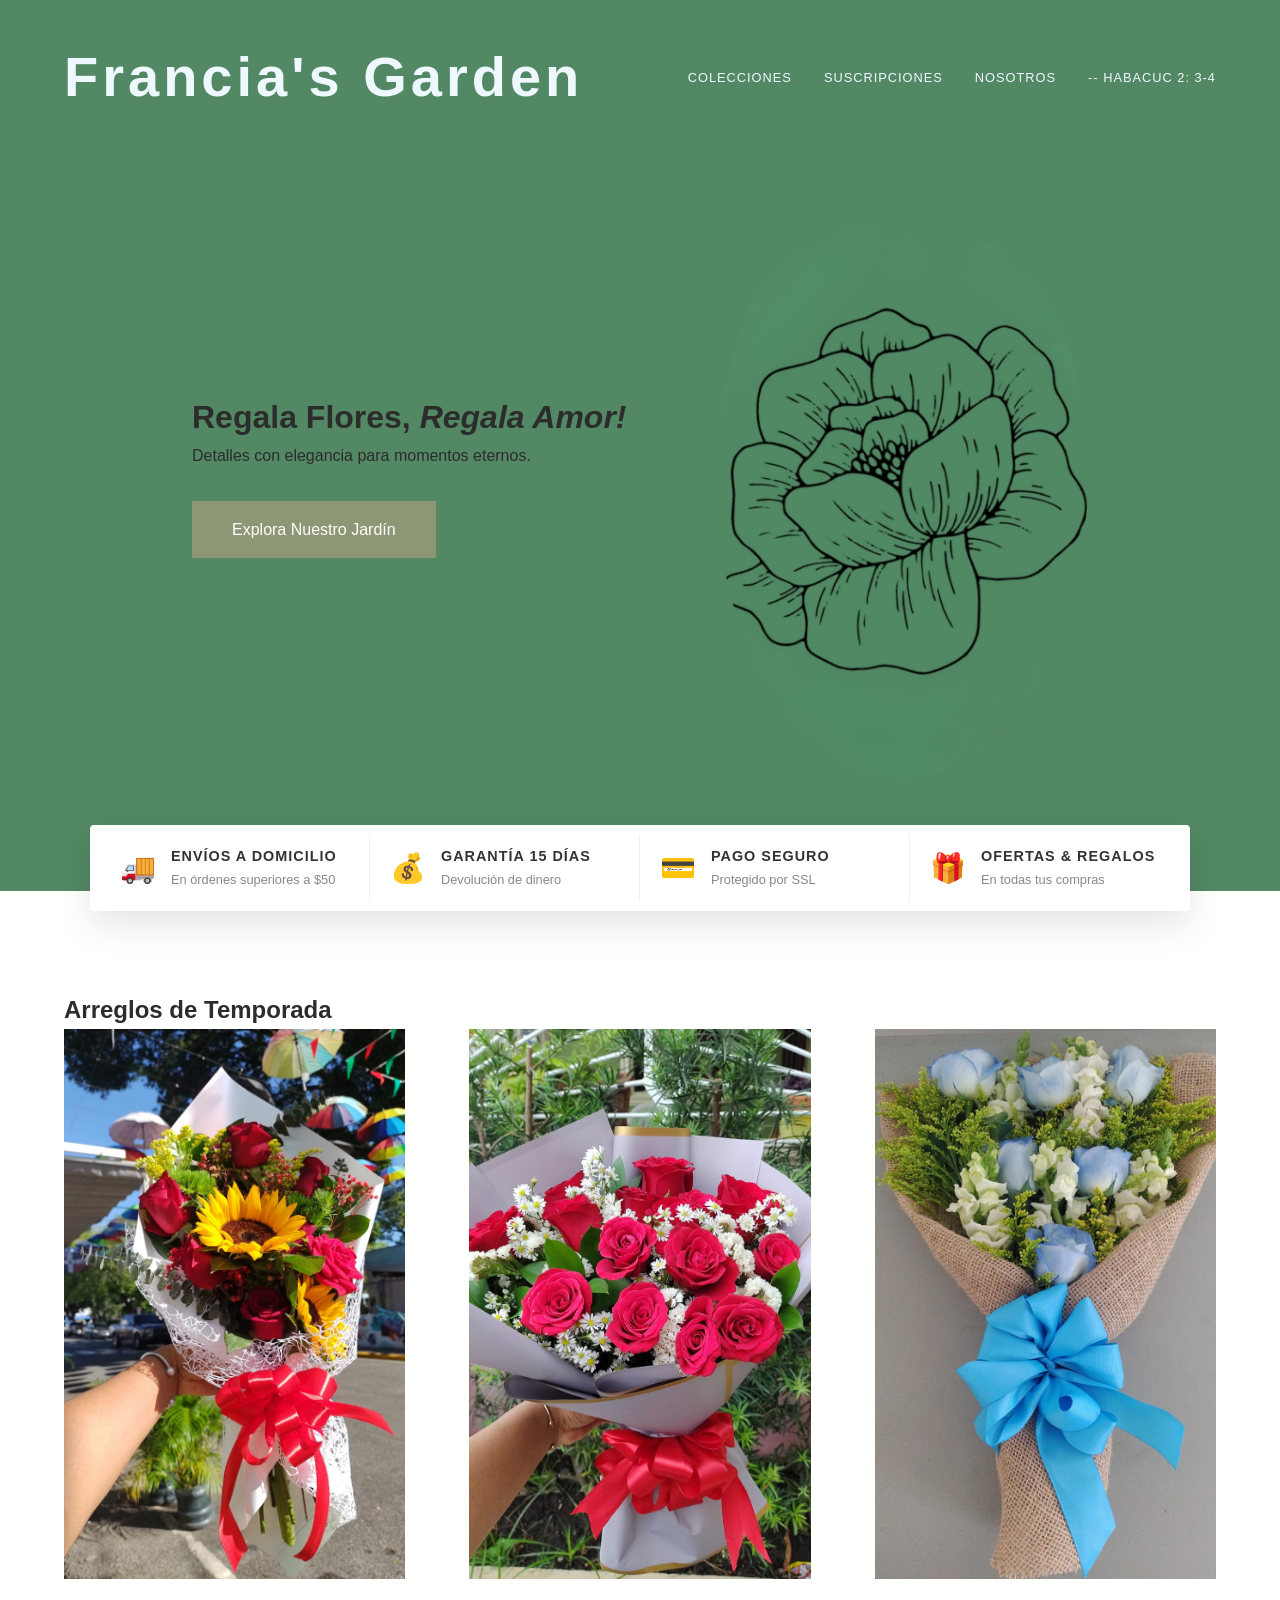
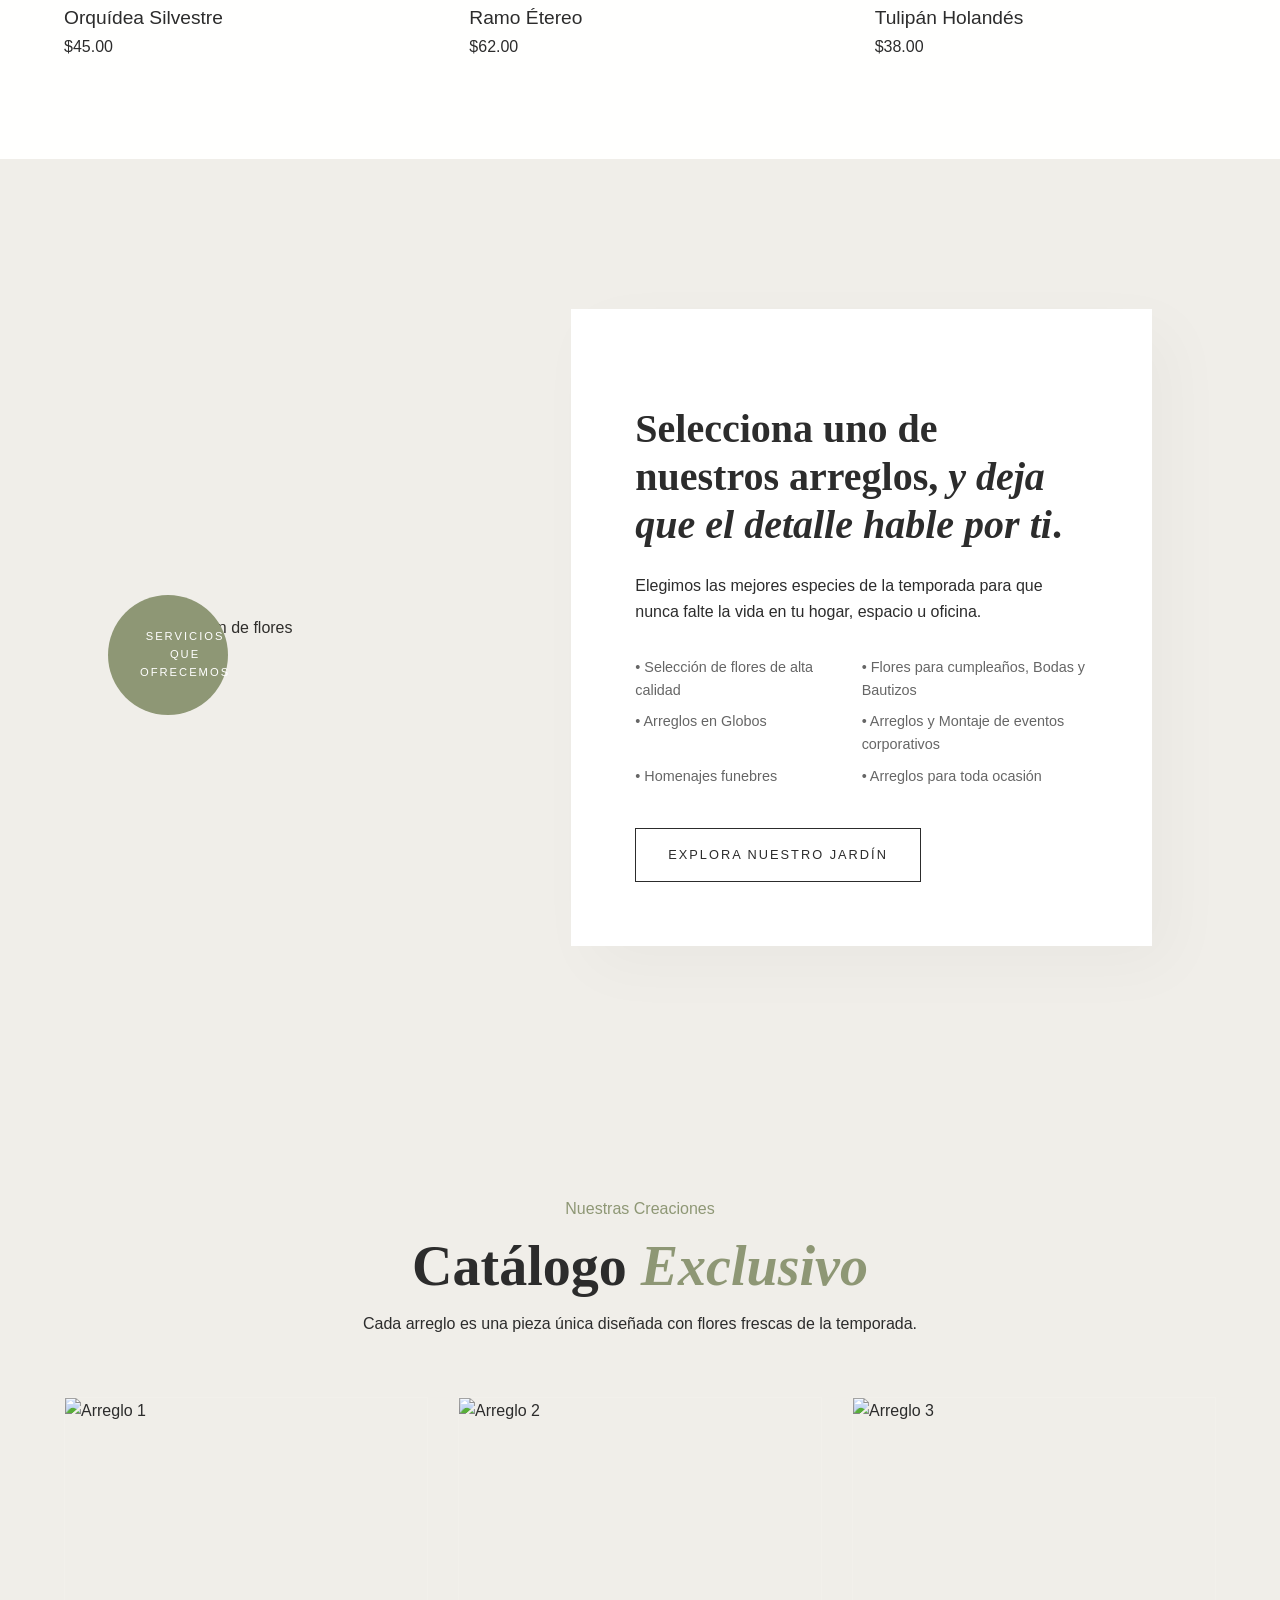
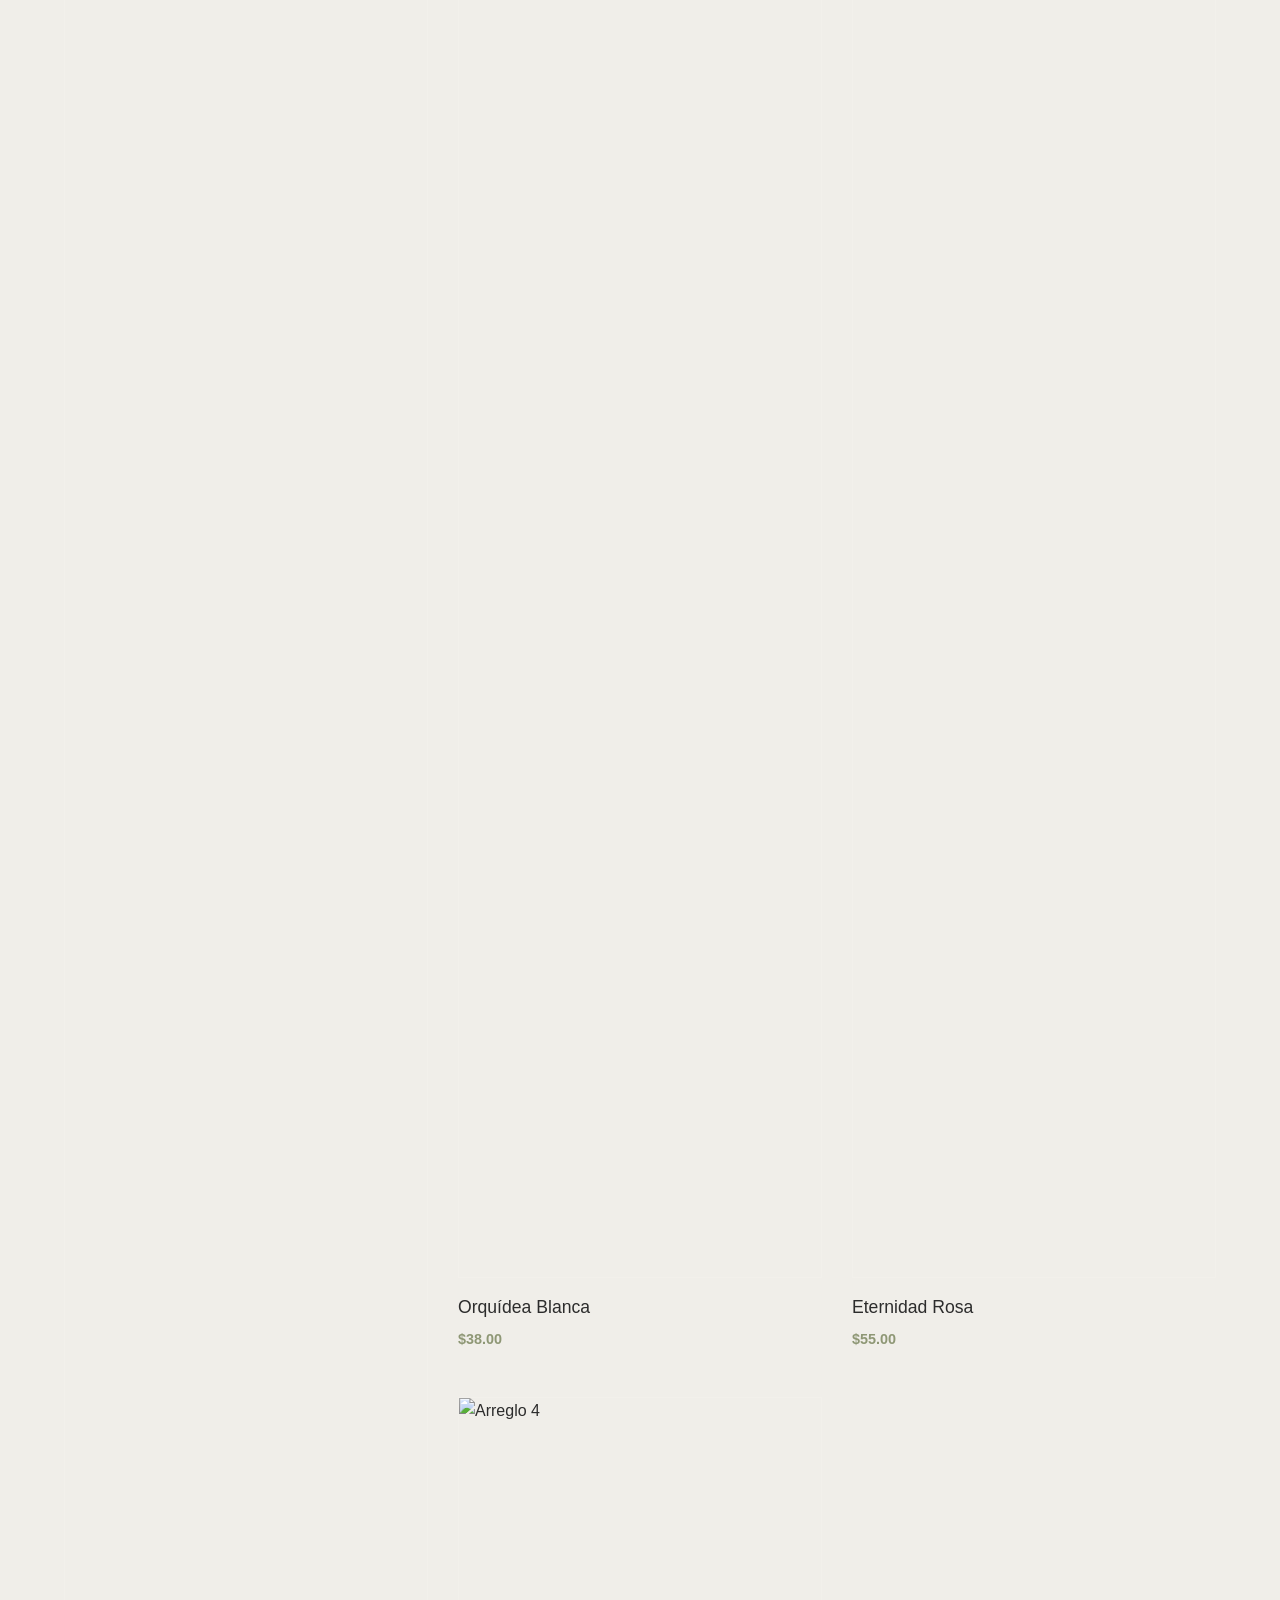
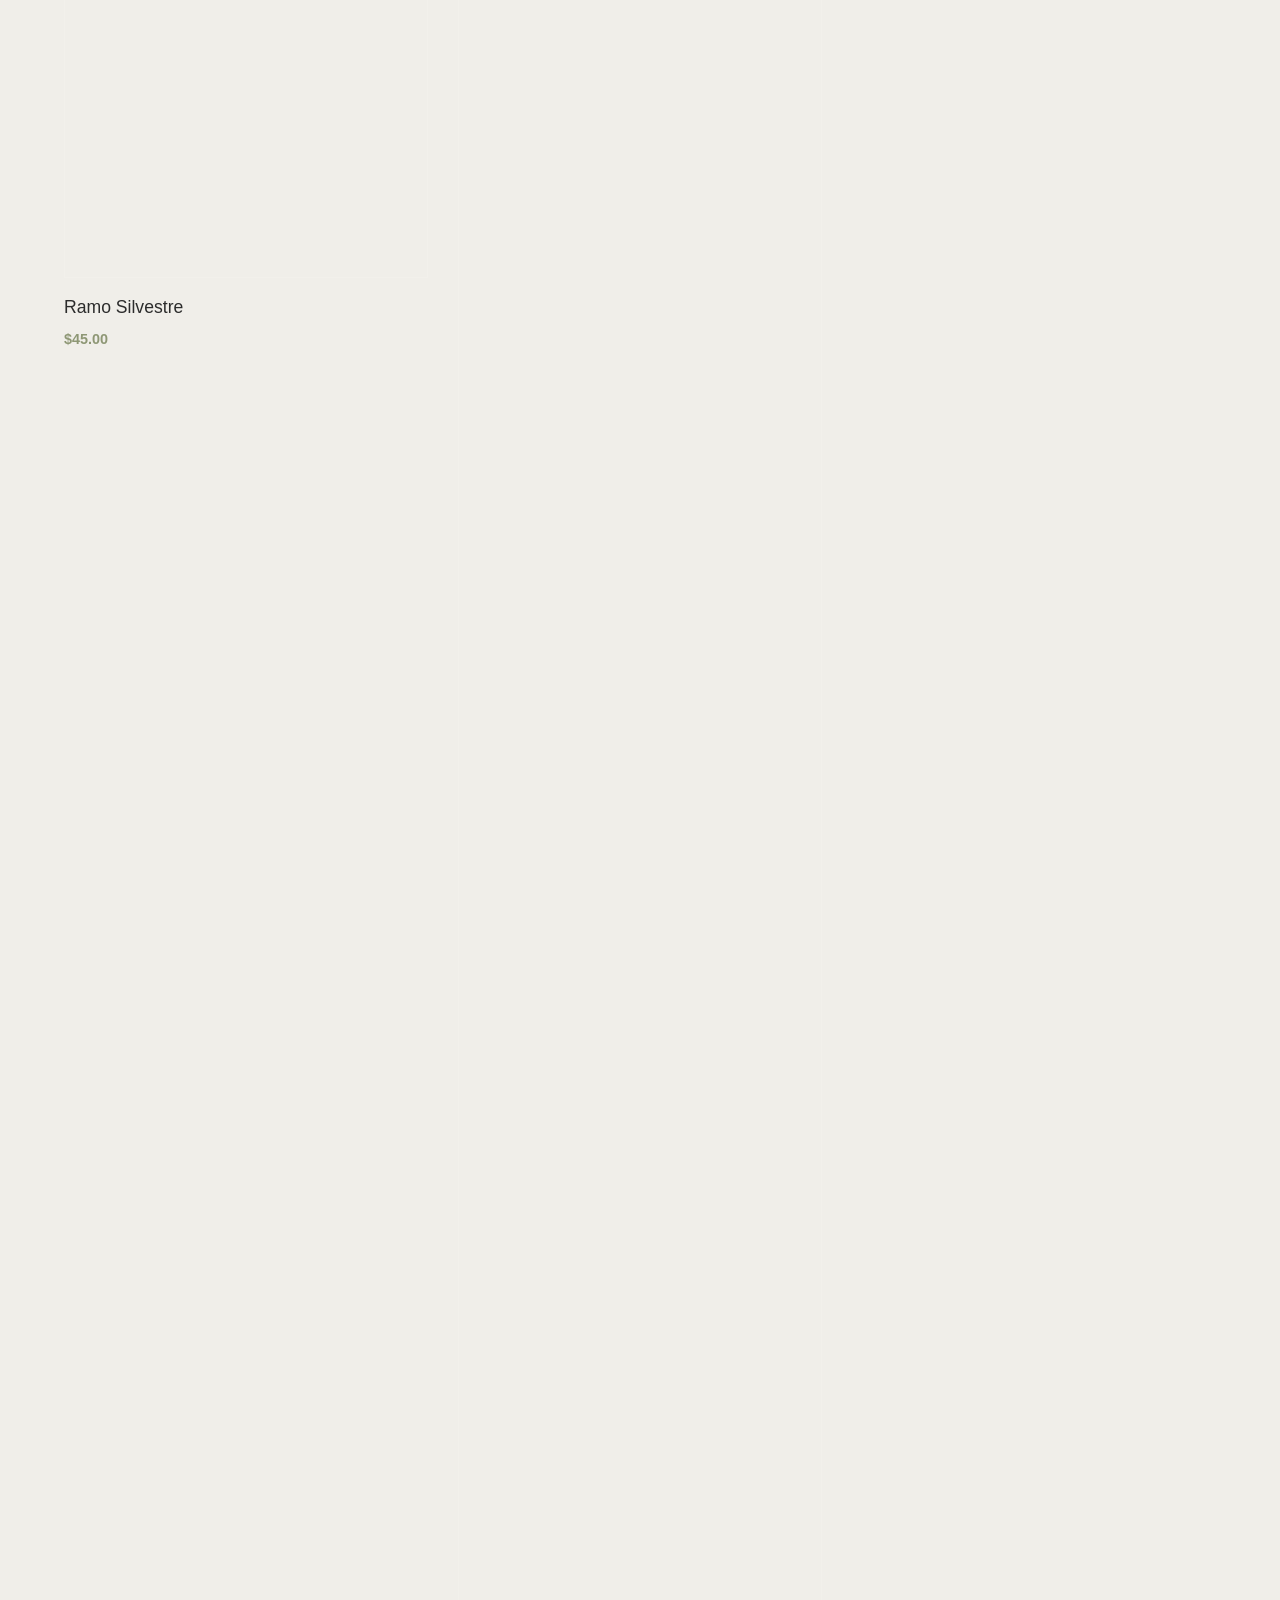
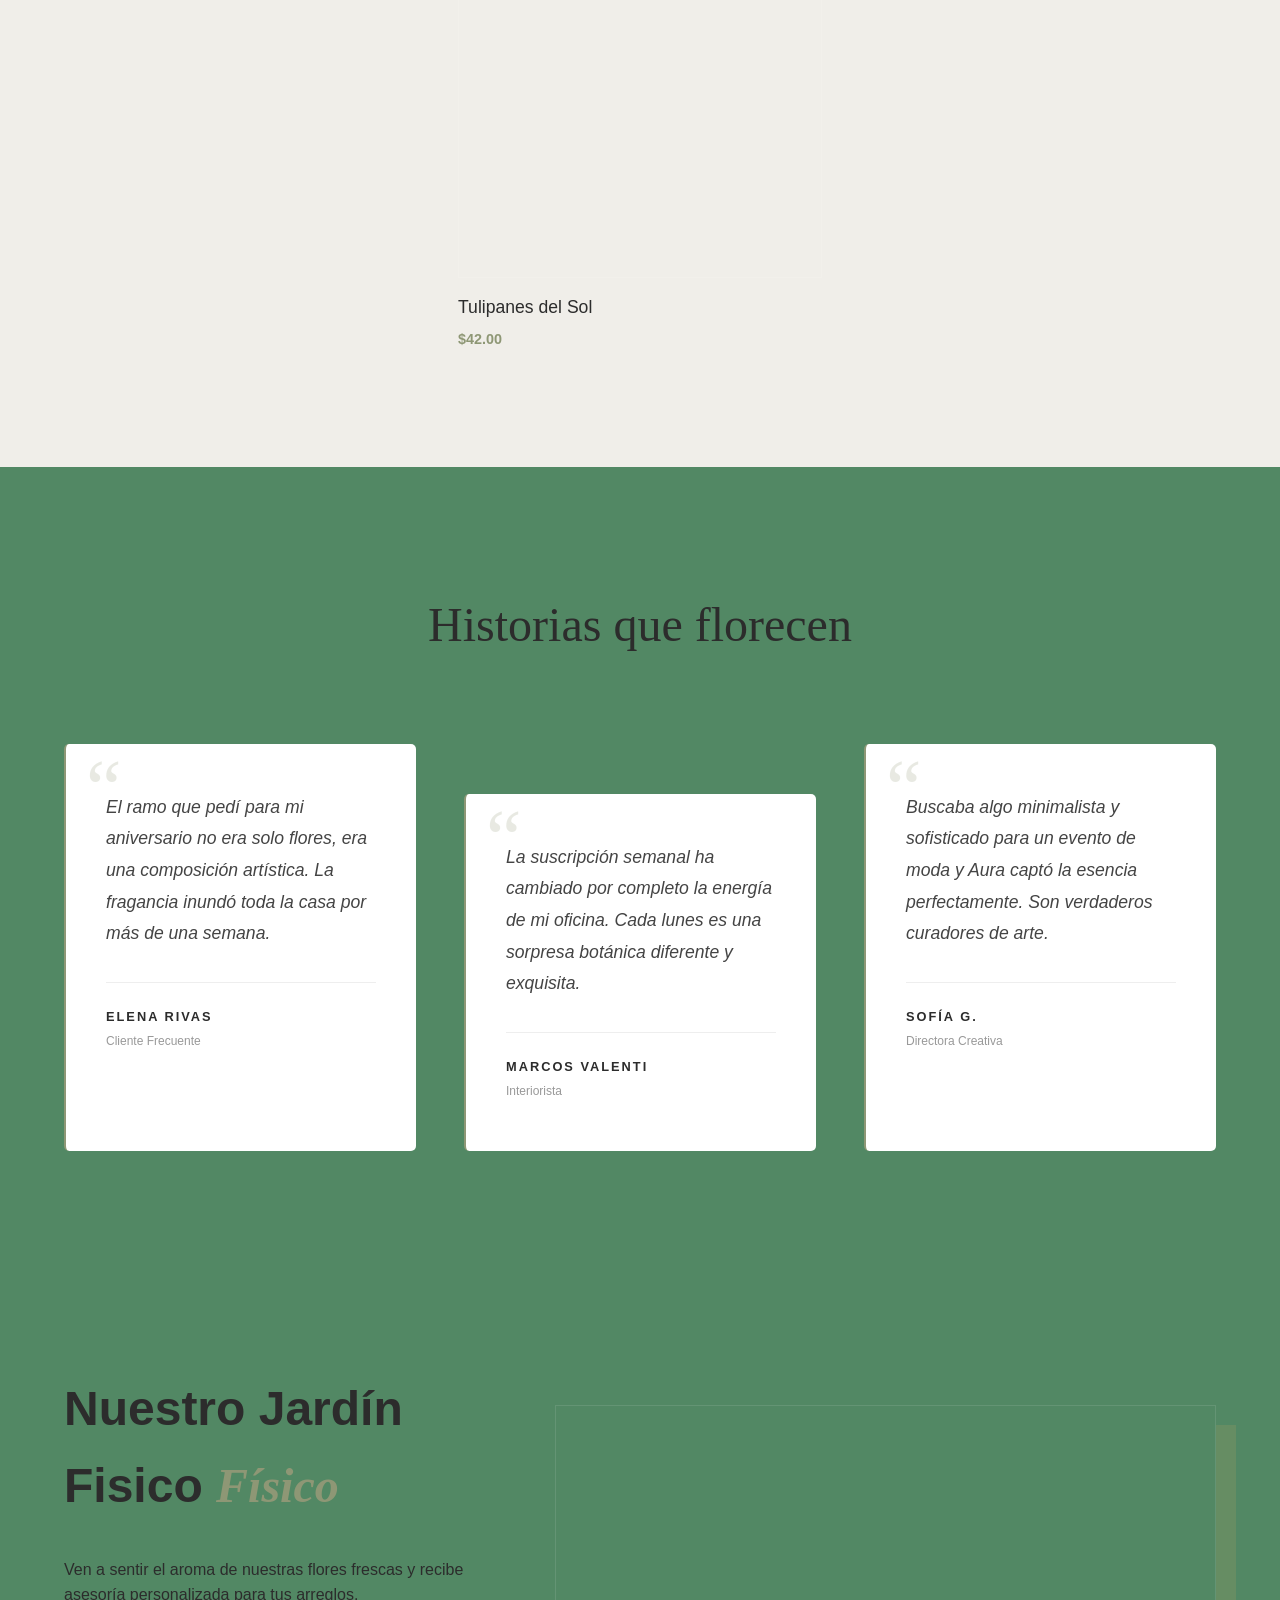
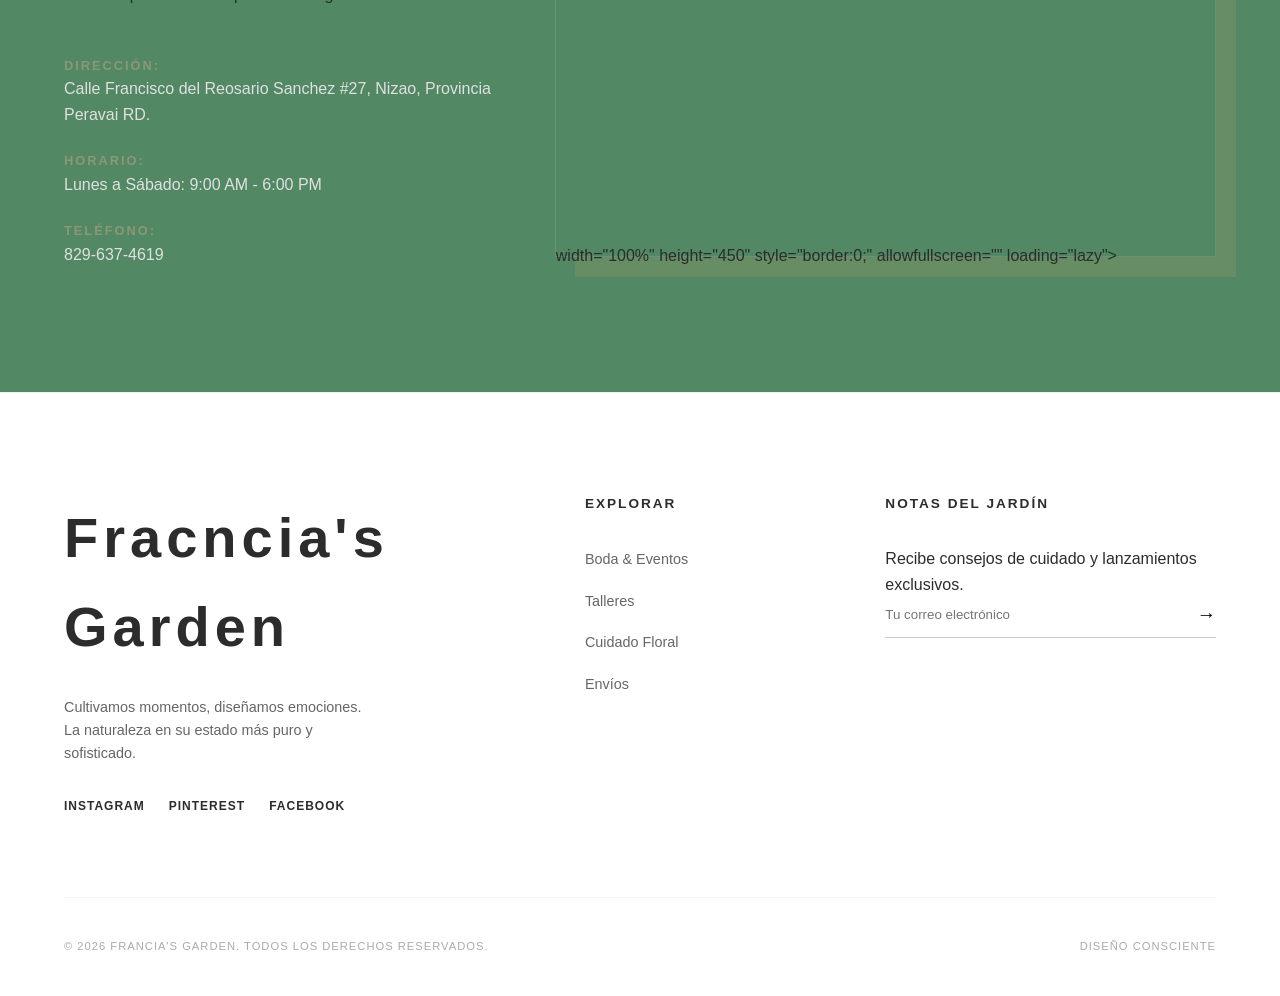
==== index.html @ 4731df77 "first commit" ====
<!DOCTYPE html>
<html lang="es">
<head>
    <meta charset="UTF-8">
    <meta name="viewport" content="width=device-width, initial-scale=1.0">
    <title>Fracia's Garden | Floristería Boutique</title>
    <link rel="stylesheet" href="style(3).css">
</head>
<body>

    <nav class="navbar">
        <div class="logo">Francia's Garden</div>
        <ul class="nav-links">
            <li><a href="#">Colecciones</a></li>
            <li><a href="#">Suscripciones</a></li>
            <li><a href="#">Nosotros</a></li>
            <li><a href="#">-- Habacuc 2: 3-4 </a></li>
        </ul>
    </nav>

    <header class="hero">
        <div class="hero-content">
            <!-- <span class="subtitle">Curaduría Floral</span> -->
            <h1>Regala Flores, <em>Regala Amor!</em></h1>
            <p>Detalles con elegancia para momentos eternos.</p>
            <a href="#" class="btn-primary">Explora Nuestro Jardín</a>
        </div>
        <div class="hero-image">
            <!-- <img src="https://images.unsplash.com/photo-1526047932273-341f2a7631f9?auto=format&fit=crop&w=800&q=80" alt="Arreglo floral minimalista"> -->
                <img src="LogoFlor.jpeg" alt="Arreglo Floral">
        </div>
    </header>
  
  
    <section class="features-bar">
    <div class="feature-item">
        <div class="icon">🚚</div>
        <div class="feature-text">
            <h4>Envíos a Domicilio</h4>
            <p>En órdenes superiores a $50</p>
        </div>
    </div>
    <div class="feature-item">
        <div class="icon">💰</div>
        <div class="feature-text">
            <h4>Garantía 15 días</h4>
            <p>Devolución de dinero</p>
        </div>
    </div>
    <div class="feature-item">
        <div class="icon">💳</div>
        <div class="feature-text">
            <h4>Pago Seguro</h4>
            <p>Protegido por SSL</p>
        </div>
    </div>
    <div class="feature-item">
        <div class="icon">🎁</div>
        <div class="feature-text">
            <h4>Ofertas & Regalos</h4>
            <p>En todas tus compras</p>
        </div>
    </div>
</section>
    <section class="featured">
        <div class="section-title">
            <h2>Arreglos de Temporada</h2>
        </div>
        <div class="grid-flowers">
            <div class="card">
                <img src="Flores_Temporadas/Arreglo1.jpeg" alt="Flores">
                <h3>Orquídea Silvestre</h3>
                <span>$45.00</span>
            </div>
            <div class="card tall">
                <img src="Flores_Temporadas/Arreglo2.jpeg"  alt="Flores">
                <h3>Ramo Étereo</h3>
                <span>$62.00</span>
            </div>
            <div class="card">
                <img src="Flores_Temporadas/Arreglo3.jpeg" alt="Flores">
                <h3>Tulipán Holandés</h3>
                <span>$38.00</span>
            </div>
        </div>
    </section>


    <section class="subscription">
    <div class="sub-container">
        <div class="sub-image">
            <img src="https://images.unsplash.com/photo-1457089328109-e5d9bd499191?auto=format&fit=crop&w=800&q=80" alt="Suscripción de flores">
            <div class="sub-badge">Servicios que Ofrecemos</div>
        </div>
        <div class="sub-text">
            <h2>Selecciona uno de nuestros arreglos, <em>y deja que el detalle hable por ti</em>.</h2>
            <p>Elegimos las mejores especies de la temporada para que nunca falte la vida en tu hogar, espacio u oficina.</p>
            <ul class="sub-features">
                <li>• Selección de flores de alta calidad</li>
                <li>• Flores para cumpleaños, Bodas y Bautizos</li>
                <li>• Arreglos en Globos</li>
                <li>• Arreglos y Montaje de eventos corporativos</li>
                <li>• Homenajes funebres</li>
                <li>• Arreglos para toda ocasión</li>
            </ul>
            <a href="#" class="btn-outline">Explora nuestro Jardín</a>
        </div>
    </div>
</section>


<section class="catalog reveal">
    <div class="catalog-header">
        <span class="subtitle" style="color: var(--accent);">Nuestras Creaciones</span>
        <h2>Catálogo <em>Exclusivo</em></h2>
        <p>Cada arreglo es una pieza única diseñada con flores frescas de la temporada.</p>
    </div>

    <div class="catalog-grid">
        <div class="catalog-item tall">
            <div class="product-img">
                <img src="https://images.unsplash.com/photo-1526047932273-341f2a7631f9?auto=format&fit=crop&w=600&q=80" alt="Arreglo 1">
                <div class="product-overlay">
                    <a href="#" class="view-btn">Ver Detalles</a>
                </div>
            </div>
            <div class="product-info">
                <h3>Ramo Silvestre</h3>
                <span class="price">$45.00</span>
            </div>
        </div>

        <div class="catalog-item">
            <div class="product-img">
                <img src="https://images.unsplash.com/photo-1561181286-d3fea73e413f?auto=format&fit=crop&w=600&q=80" alt="Arreglo 2">
                <div class="product-overlay">
                    <a href="#" class="view-btn">Ver Detalles</a>
                </div>
            </div>
            <div class="product-info">
                <h3>Orquídea Blanca</h3>
                <span class="price">$38.00</span>
            </div>
        </div>

        <div class="catalog-item">
            <div class="product-img">
                <img src="https://images.unsplash.com/photo-1582794543139-8ac9cb0f7b11?auto=format&fit=crop&w=600&q=80" alt="Arreglo 3">
                <div class="product-overlay">
                    <a href="#" class="view-btn">Ver Detalles</a>
                </div>
            </div>
            <div class="product-info">
                <h3>Eternidad Rosa</h3>
                <span class="price">$55.00</span>
            </div>
        </div>

        <div class="catalog-item tall">
            <div class="product-img">
                <img src="https://images.unsplash.com/photo-1490750967868-88aa4486c946?auto=format&fit=crop&w=600&q=80" alt="Arreglo 4">
                <div class="product-overlay">
                    <a href="#" class="view-btn">Ver Detalles</a>
                </div>
            </div>
            <div class="product-info">
                <h3>Tulipanes del Sol</h3>
                <span class="price">$42.00</span>
            </div>
        </div>
    </div>
</section>


<section class="testimonials">
    <div class="testi-header">
        <!-- <span class="subtitle">Experiencias</span> -->
        <h2>Historias que florecen</h2>
    </div>

    <div class="testi-grid">
        <div class="testi-item">
            <span class="quote-icon">“</span>
            <p class="quote-text">El ramo que pedí para mi aniversario no era solo flores, era una composición artística. La fragancia inundó toda la casa por más de una semana.</p>
            <div class="testi-author">
                <strong>Elena Rivas</strong>
                <span>Cliente Frecuente</span>
            </div>
        </div>

        <div class="testi-item">
            <span class="quote-icon">“</span>
            <p class="quote-text">La suscripción semanal ha cambiado por completo la energía de mi oficina. Cada lunes es una sorpresa botánica diferente y exquisita.</p>
            <div class="testi-author">
                <strong>Marcos Valenti</strong>
                <span>Interiorista</span>
            </div>
        </div>

        <div class="testi-item">
            <span class="quote-icon">“</span>
            <p class="quote-text">Buscaba algo minimalista y sofisticado para un evento de moda y Aura captó la esencia perfectamente. Son verdaderos curadores de arte.</p>
            <div class="testi-author">
                <strong>Sofía G.</strong>
                <span>Directora Creativa</span>
            </div>
        </div>
    </div>
</section>


<section class="location-section reveal">
    <div class="location-container">
        <div class="location-info">
           <!--   <span class="subtitle">Visítanos</span> -->
            <h2>Nuestro Jardín Fisico <em>Físico</em></h2>
            <p>Ven a sentir el aroma de nuestras flores frescas y recibe asesoría personalizada para tus arreglos.</p>
            
            <div class="contact-details">
                <div class="detail">
                    <strong>Dirección:</strong>
                    <p>Calle Francisco del Reosario Sanchez #27, Nizao, Provincia Peravai RD.</p>
                </div>
                <div class="detail">
                    <strong>Horario:</strong>
                    <p>Lunes a Sábado: 9:00 AM - 6:00 PM</p>
                </div>
                <div class="detail">
                    <strong>Teléfono:</strong>
                    <p>829-637-4619</p>
                </div>
            </div>
        </div>
        
        <div class="map-wrapper">
            <iframe src="https://www.google.com/maps/embed?pb=!1m18!1m12!1m3!1d280.9186414714296!2d-70.21189004284172!3d18.248308912083097!2m3!1f0!2f0!3f0!3m2!1i1024!2i768!4f13.1!3m3!1m2!1s0x8ea5452002e6afa9%3A0x92ebf8bdbaf53913!2sFrancia&#39;s%20Garden!5e1!3m2!1ses!2sdo!4v1773405350870!5m2!1ses!2sdo" width="600" height="450" style="border:0;" allowfullscreen="" loading="lazy" referrerpolicy="no-referrer-when-downgrade"></iframe>
                width="100%" height="450" style="border:0;" allowfullscreen="" loading="lazy"></iframe>
        </div>
    </div>
</section>

<footer class="footer">
    <div class="footer-top">
        <div class="footer-brand">
            <h2 class="logo">Fracncia's Garden</h2>
            <p>Cultivamos momentos, diseñamos emociones. La naturaleza en su estado más puro y sofisticado.</p>
            <div class="social-icons">
                <a href="#">Instagram</a>
                <a href="#">Pinterest</a>
                <a href="#">Facebook</a>
            </div>
        </div>

        <div class="footer-links">
            <h4>Explorar</h4>
            <ul>
                <li><a href="#">Boda & Eventos</a></li>
                <li><a href="#">Talleres</a></li>
                <li><a href="#">Cuidado Floral</a></li>
                <li><a href="#">Envíos</a></li>
            </ul>
        </div>

        <div class="footer-newsletter">
            <h4>Notas del Jardín</h4>
            <p>Recibe consejos de cuidado y lanzamientos exclusivos.</p>
            <form class="subscribe-form">
                <input type="email" placeholder="Tu correo electrónico">
                <button type="submit">→</button>
            </form>
        </div>
    </div>

    <div class="footer-bottom">
        <p>&copy; 2026 Francia's Garden. Todos los derechos reservados.</p>
        <p>Diseño Consciente</p>
    </div>
</footer>

<script>
    function reveal() {
        var reveals = document.querySelectorAll(".reveal");

        for (var i = 0; i < reveals.length; i++) {
            var windowHeight = window.innerHeight;
            var elementTop = reveals[i].getBoundingClientRect().top;
            var elementVisible = 150; // Cuántos píxeles debe asomar para activarse

            if (elementTop < windowHeight - elementVisible) {
                reveals[i].classList.add("active");
            }
        }
    }

    // Escuchar el evento de scroll
    window.addEventListener("scroll", reveal);

    // Ejecutar una vez al cargar por si hay elementos visibles desde el inicio
    reveal();
</script>

</body>
</html>
---- style(3).css ----
:root {
    /*--bg-color: #f9f7f2;*/
    --bg-color: #528864;  
    --text-color: #2c2c2c;
    --accent: #8e9775; /* Un verde oliva suave */
    --font-main: 'Playfair Display', serif;
    --font-secondary: 'Inter', sans-serif;
}

* {
    margin: 0;
    padding: 0;
    box-sizing: border-box;
}

body {
    background-color: var(--bg-color);
    color: var(--text-color);
    font-family: var(--font-secondary);
    line-height: 1.6;
}

/* Navegación Estética */
.navbar {
    display: flex;
    justify-content: space-between;
    padding: 2rem 5%;
    align-items: center;
    color: aliceblue;
}

.logo {
    font-size: 3.5rem;
    font-weight: bold;
    letter-spacing: 4px;
}

.nav-links {
    display: flex;
    list-style: none;
    gap: 2rem;
    
}

.nav-links a {
    text-decoration: none;
    color: var(--text-color);
    text-transform: uppercase;
    font-size: 0.8rem;
    letter-spacing: 1px;
    color: aliceblue;
}

/* Hero Section Asimétrico */
.hero {
    display: flex;
    align-items: center;
    padding: 2% 15%;
    min-height: 40vh;
    gap: 10%;
}

.hero-content {
    flex: 0;
}

.hero-content h1 {
    font-size: 2rem;
    line-height: 1.1;
    margin-bottom: 0.5rem;
    white-space: nowrap; /* Evita que el texto salte a la siguiente línea */
}

.hero-content em {
    font-style: italic;
    font-weight: 105000;
}

.hero-image {
    flex: 1;
    height: 600px;
    overflow: hidden;
   /*/ border-radius: 300px 300px 0 0; /* Forma de arco */
   border-radius: 50%
}

.hero-image img {
    width: 100%;
    height: 100%;
    object-fit: cover;
}

/* Botones */
.btn-primary {
    display: inline-block;
    padding: 1rem 2.5rem;
    background-color: var(--accent);
    color: white;
    text-decoration: none;
    margin-top: 2rem;
    transition: opacity 0.3s;
}

/* Grid Editorial */
.featured {
    padding: 100px 5%;
    background-color: #fffffe;
}

.grid-flowers {
    display: grid;
    grid-template-columns: repeat(auto-fit, minmax(250px, 1fr));
    gap: 4rem;
    align-items: end;
}

.card img {
    width: 100%;
    /*height: 400px;*/
    height: 550px;
    object-fit: cover;
    margin-bottom: 1rem;
    transition: transform 0.5s ease;
}

.card:hover img {
    transform: scale(1.02);
}

.card.tall img {
    height: 550px;
}

.card h3 {
    font-weight: normal;
    font-size: 1.2rem;
}

@media (max-width: 768px) {
    .hero {
        flex-direction: column;
        text-align: center;
    }
    .hero-content h1 {
        font-size: 3rem;
    }
}

/* Sección de Suscripción */
.subscription {
    padding: 150px 10%;
    background-color: #f0eee9; /* Un tono ligeramente más oscuro que el fondo para dar profundidad */
}

.sub-container {
    display: flex;
    align-items: center;
    position: relative;
}

.sub-image {
    flex: 1.2;
    position: relative;
    z-index: 1;
}

.sub-image img {
    width: 100%;
    height: 500px;
    object-fit: cover;
    filter: sepia(20%); /* Toque vintage */
}

.sub-badge {
    position: absolute;
    top: -20px;
    left: -20px;
    background: var(--accent);
    color: white;
    padding: 2rem;
    border-radius: 50%;
    font-size: 0.7rem;
    text-transform: uppercase;
    letter-spacing: 2px;
    width: 120px;
    height: 120px;
    display: flex;
    align-items: center;
    text-align: center;
}

.sub-text {
    flex: 1;
    background: white;
    padding: 4rem;
    margin-left: -100px; /* Aquí ocurre la magia del solapamiento */
    position: relative;
    z-index: 2;
    box-shadow: 20px 20px 60px rgba(0,0,0,0.03);
}

.sub-text h2 {
    font-size: 2.5rem;
    line-height: 1.2;
    margin-bottom: 1.5rem;
    font-family: var(--font-main);
    gap: 10px 40px;                /* Espacio entre filas y columnas */
    list-style: none;               /* Quitamos los puntos por defecto */
    padding: 0;
    margin-top: 2rem;
}

.sub-features {
    display: grid;
    grid-template-columns: 1fr 1fr; /* Crea las 2 columnas */
    list-style: none;
    margin: 2rem 0;
    font-size: 0.9rem;
    color: #666;
}

.sub-features li {
    margin-bottom: 0.5rem;
    
}

.btn-outline {
    display: inline-block;
    padding: 1rem 2rem;
    border: 1px solid var(--text-color);
    color: var(--text-color);
    text-decoration: none;
    font-size: 0.8rem;
    letter-spacing: 2px;
    text-transform: uppercase;
    transition: all 0.3s;
}

.btn-outline:hover {
    background-color: var(--text-color);
    color: white;
}

/* Ajuste para móviles */
@media (max-width: 900px) {
    .sub-container {
        flex-direction: column;
    }
    .sub-text {
        margin-left: 0;
        margin-top: -50px;
        padding: 2rem;
        width: 90%;
    }
    .sub-image img {
        height: 350px;
    }
}

.features-bar {
    display: grid;
    grid-template-columns: repeat(auto-fit, minmax(200px, 1fr));
    background-color: #ffffff;
    max-width: 1100px;
    margin: 20px auto -20px; /* El margen negativo de -50px hace que suba */
    padding: 10px;
    position: relative;
    z-index: 10;
    box-shadow: 0 15px 35px rgba(0,0,0,0.1);
    border-radius: 4px; /* Un borde muy ligero como en la imagen */
}

.feature-item {
    display: flex;
    align-items: center;
    gap: 15px;
    padding: 10px 20px;
}

/* Borde divisor entre ítems (opcional) */
.feature-item:not(:last-child) {
    border-right: 1px solid #f0f0f0;
}

.feature-item .icon {
    font-size: 1.8rem;
}

.feature-item .feature-text h4 {
    font-size: 0.9rem;
    text-transform: uppercase;
    letter-spacing: 1px;
    margin-bottom: 2px;
    color: #333;
}

.feature-item .feature-text p {
    font-size: 0.8rem;
    color: #888;
    margin: 0;
}

/* Ajuste para móviles */
@media (max-width: 768px) {
    .features-bar {
        margin: 20px 5%;
        grid-template-columns: 1fr;
    }
    .feature-item:not(:last-child) {
        border-right: none;
        border-bottom: 1px solid #f0f0f0;
    }
}

/* Sección de Testimonios */
.testimonials {
    padding: 120px 5%;
    background-color: var(--bg-color);
}

.testi-header {
    text-align: center;
    margin-bottom: 80px;
}

.testi-header h2 {
    font-size: 3rem;
    font-family: var(--font-main);
    font-weight: 300;
}

.testi-grid {
    display: grid;
    grid-template-columns: repeat(auto-fit, minmax(300px, 1fr));
    gap: 3rem;
    max-width: 1200px;
    margin: 0 auto;
}

.testi-item {
    background: white;
    padding: 3rem 2.5rem;
    position: relative;
    border-radius: 5px; /* Bordes casi rectos para elegancia */
    border-left: 2px solid var(--accent); /* Un detalle sutil de color */
    transition: transform 0.4s ease;
}

.testi-item:hover {
    transform: translateY(-10px);
}

.quote-icon {
    position: absolute;
    top: -20px;
    left: 20px;
    font-size: 5rem;
    color: var(--accent);
    font-family: var(--font-main);
    opacity: 0.2;
}

.quote-text {
    font-style: italic;
    font-size: 1.1rem;
    color: #444;
    margin-bottom: 2rem;
    position: relative;
    line-height: 1.8;
}

.testi-author {
    border-top: 1px solid #eee;
    padding-top: 1.5rem;
}

.testi-author strong {
    display: block;
    text-transform: uppercase;
    letter-spacing: 2px;
    font-size: 0.8rem;
    color: var(--text-color);
}

.testi-author span {
    font-size: 0.75rem;
    color: #999;
}

/* Efecto visual de "escalonado" para que no sea una fila aburrida */
@media (min-width: 900px) {
    .testi-item:nth-child(2) {
        margin-top: 50px;
    }
}

.location-section {
    padding: 100px 5%;
    background-color: var(--bg-color); /* El verde #528864 */
    
}

.location-container {
    display: grid;
    grid-template-columns: 1fr 1.5fr;
    gap: 50px;
    align-items: center;
    max-width: 1200px;
    margin: 0 auto;
}

.location-info h2 {
    font-size: 3rem;
    color: var(--text-color);
    margin-bottom: 2rem;
}

.location-info h2 em {
    color: var(--accent); /* Dorado #B59E60 */
    font-family: var(--font-main);
}

.contact-details {
    margin-top: 3rem;
}

.detail {
    margin-bottom: 1.5rem;
}

.detail strong {
    display: block;
    color: var(--accent);
    text-transform: uppercase;
    font-size: 0.8rem;
    letter-spacing: 2px;
}

.detail p {
    color: #e0e0e0;
    font-size: 1rem;
}

.map-wrapper {
    position: relative;
    border: 1px solid rgba(255,255,255,0.1);
    box-shadow: 20px 20px 0px rgba(181, 158, 96, 0.2); /* Sombra dorada sólida */
    line-height: 0;
}

/* OPCIONAL: Filtro para que el mapa se vea más elegante */
.map-wrapper iframe {
    filter: grayscale(100%) invert(90%) hue-rotate(90deg) brightness(90%);
    transition: filter 0.5s ease;
}

.map-wrapper:hover iframe {
    filter: grayscale(0%) invert(0%) hue-rotate(0deg);
}

/* Responsivo */
@media (max-width: 900px) {
    .location-container {
        grid-template-columns: 1fr;
        text-align: center;
    }
    .map-wrapper {
        box-shadow: none;
    }
}

.catalog {
    padding: 100px 5%;
    max-width: 1800px;
    margin: 0 auto;
    background-color: #f0eee9;
}

.catalog-header {
    text-align: center;
    margin-bottom: 60px;
}

.catalog-header h2 {
    font-size: 3.5rem;
    font-family: var(--font-main);
    color: var(--text-color);
}

.catalog-header h2 em {
    color: var(--accent); /* Dorado #B59E60 */
    font-style: italic;
}

/* Grid Masonry-ish */
.catalog-grid {
    display: grid;
    grid-template-columns: repeat(auto-fill, minmax(280px, 1fr));
    gap: 30px;
    grid-auto-rows: 10px; /* Para controlar alturas desiguales */
}

.catalog-item {
    grid-row-end: span 40; /* Altura estándar */
    display: flex;
    flex-direction: column;
}

.catalog-item.tall {
    grid-row-end: span 55; /* Hace que algunas fotos sean más largas */
}

/* Contenedor de imagen */
.product-img {
    position: relative;
    overflow: hidden;
    flex-grow: 1;
    border: 1px solid rgba(255, 255, 255, 0.1);
}

.product-img img {
    width: 100%;
    height: 100%;
    object-fit: cover;
    transition: transform 0.6s ease;
}

/* Efecto de oscurecimiento al pasar el mouse */
.product-overlay {
    position: absolute;
    top: 0; left: 0; width: 100%; height: 100%;
    background: rgba(82, 136, 100, 0.7); /* Verde con transparencia */
    display: flex;
    align-items: center;
    justify-content: center;
    opacity: 0;
    transition: opacity 0.4s ease;
}

.catalog-item:hover .product-overlay {
    opacity: 1;
}

.catalog-item:hover img {
    transform: scale(1.1);
}

.view-btn {
    padding: 10px 20px;
    border: 1px solid white;
    color: white;
    text-decoration: none;
    text-transform: uppercase;
    font-size: 0.7rem;
    letter-spacing: 2px;
}

/* Texto debajo de la foto */
.product-info {
    padding: 15px 0;
}

.product-info h3 {
    font-size: 1.1rem;
    font-weight: 300;
    color: var(--text-color);
    margin-bottom: 5px;
}

.product-info .price {
    color: var(--accent);
    font-weight: bold;
    font-size: 0.9rem;
}

/* Responsivo */
@media (max-width: 768px) {
    .catalog-grid {
        grid-auto-rows: auto;
    }
    .catalog-item, .catalog-item.tall {
        grid-row-end: auto;
    }
}

/* Footer Minimalista */
.footer {
    background-color: #ffffff;
    padding: 100px 5% 40px;
    border-top: 1px solid #eee;
    color: var(--text-color);
}

.footer-top {
    display: grid;
    grid-template-columns: 2fr 1fr 1.5fr;
    gap: 80px;
    margin-bottom: 80px;
}

.footer-brand h2 {
    margin-bottom: 1.5rem;
    letter-spacing: 5px;
}

.footer-brand p {
    max-width: 300px;
    font-size: 0.9rem;
    color: #666;
    margin-bottom: 2rem;
}

.social-icons {
    display: flex;
    gap: 1.5rem;
}

.social-icons a {
    text-decoration: none;
    font-size: 0.75rem;
    text-transform: uppercase;
    letter-spacing: 1px;
    color: var(--text-color);
    font-weight: bold;
    border-bottom: 1px solid transparent;
    transition: border 0.3s;
}

.social-icons a:hover {
    border-bottom: 1px solid var(--accent);
}

.footer-links h4, .footer-newsletter h4 {
    text-transform: uppercase;
    letter-spacing: 2px;
    font-size: 0.85rem;
    margin-bottom: 2rem;
}

.footer-links ul {
    list-style: none;
}

.footer-links li {
    margin-bottom: 1rem;
}

.footer-links a {
    text-decoration: none;
    color: #666;
    font-size: 0.9rem;
    transition: color 0.3s;
}

.footer-links a:hover {
    color: var(--accent);
}

/* Formulario Newsletter Moderno */
.subscribe-form {
    display: flex;
    border-bottom: 1px solid #ccc;
    padding-bottom: 5px;
}

.subscribe-form input {
    border: none;
    padding: 10px 0;
    flex: 1;
    outline: none;
    background: transparent;
    font-family: inherit;
}

.subscribe-form button {
    background: none;
    border: none;
    cursor: pointer;
    font-size: 1.2rem;
    transition: transform 0.3s;
}

.subscribe-form button:hover {
    transform: translateX(5px);
}

.footer-bottom {
    display: flex;
    justify-content: space-between;
    padding-top: 40px;
    border-top: 1px solid #f2f2f2;
    font-size: 0.7rem;
    text-transform: uppercase;
    letter-spacing: 1px;
    color: #aaa;
}

/* Responsivo */
@media (max-width: 900px) {
    .footer-top {
        grid-template-columns: 1fr;
        gap: 50px;
        text-align: center;
    }
    .footer-brand p {
        margin: 0 auto 2rem;
    }
    .social-icons {
        justify-content: center;
    }
    .subscribe-form {
        max-width: 300px;
        margin: 0 auto;
    }
    .footer-bottom {
        flex-direction: column;
        gap: 20px;
        text-align: center;
    }
}

/* Estado inicial: Invisible y desplazado hacia abajo */
.reveal {
    opacity: 0;
    transform: translateY(30px);
    transition: all 0.8s ease-out;
}

/* Estado activo: Visible y en su posición original */
.reveal.active {
    opacity: 1;
    transform: translateY(0);
}

/* Retrasos opcionales para elementos en cascada */
.delay-1 { transition-delay: 0.2s; }
.delay-2 { transition-delay: 0.4s; }
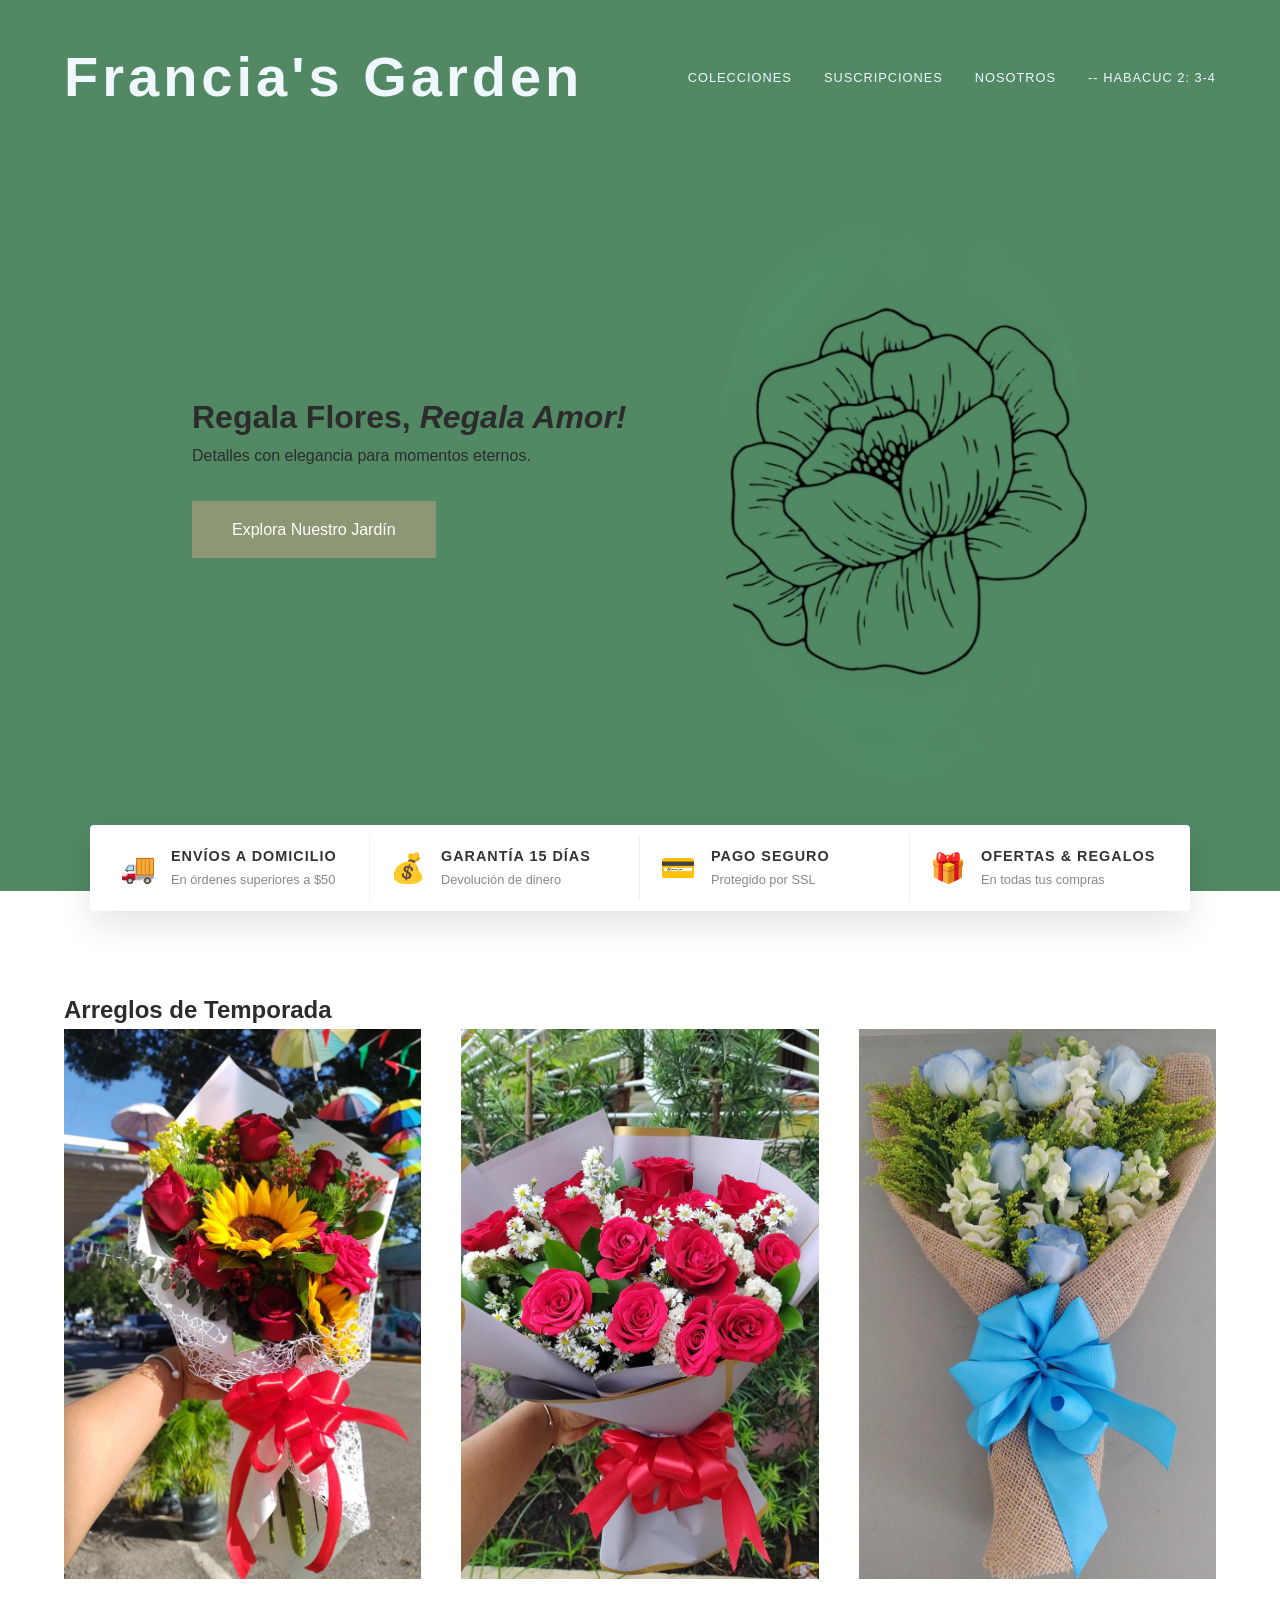
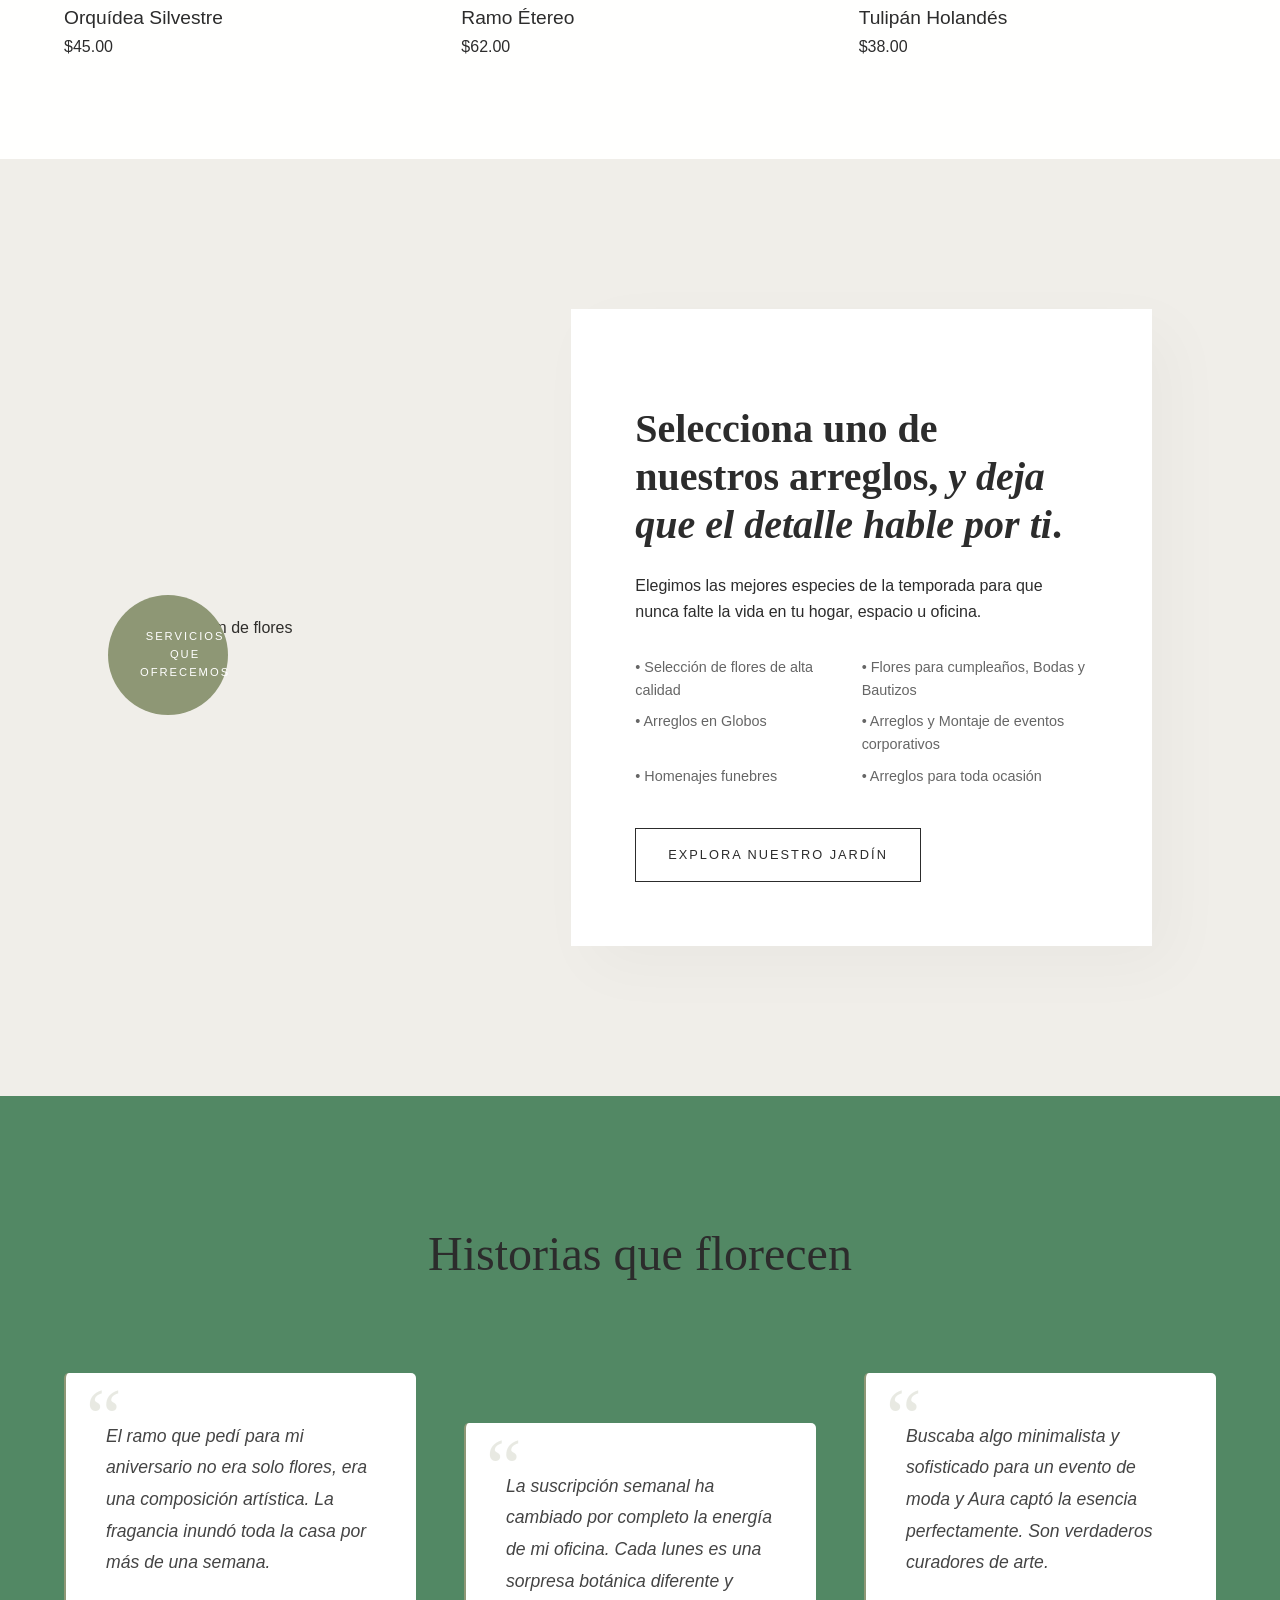
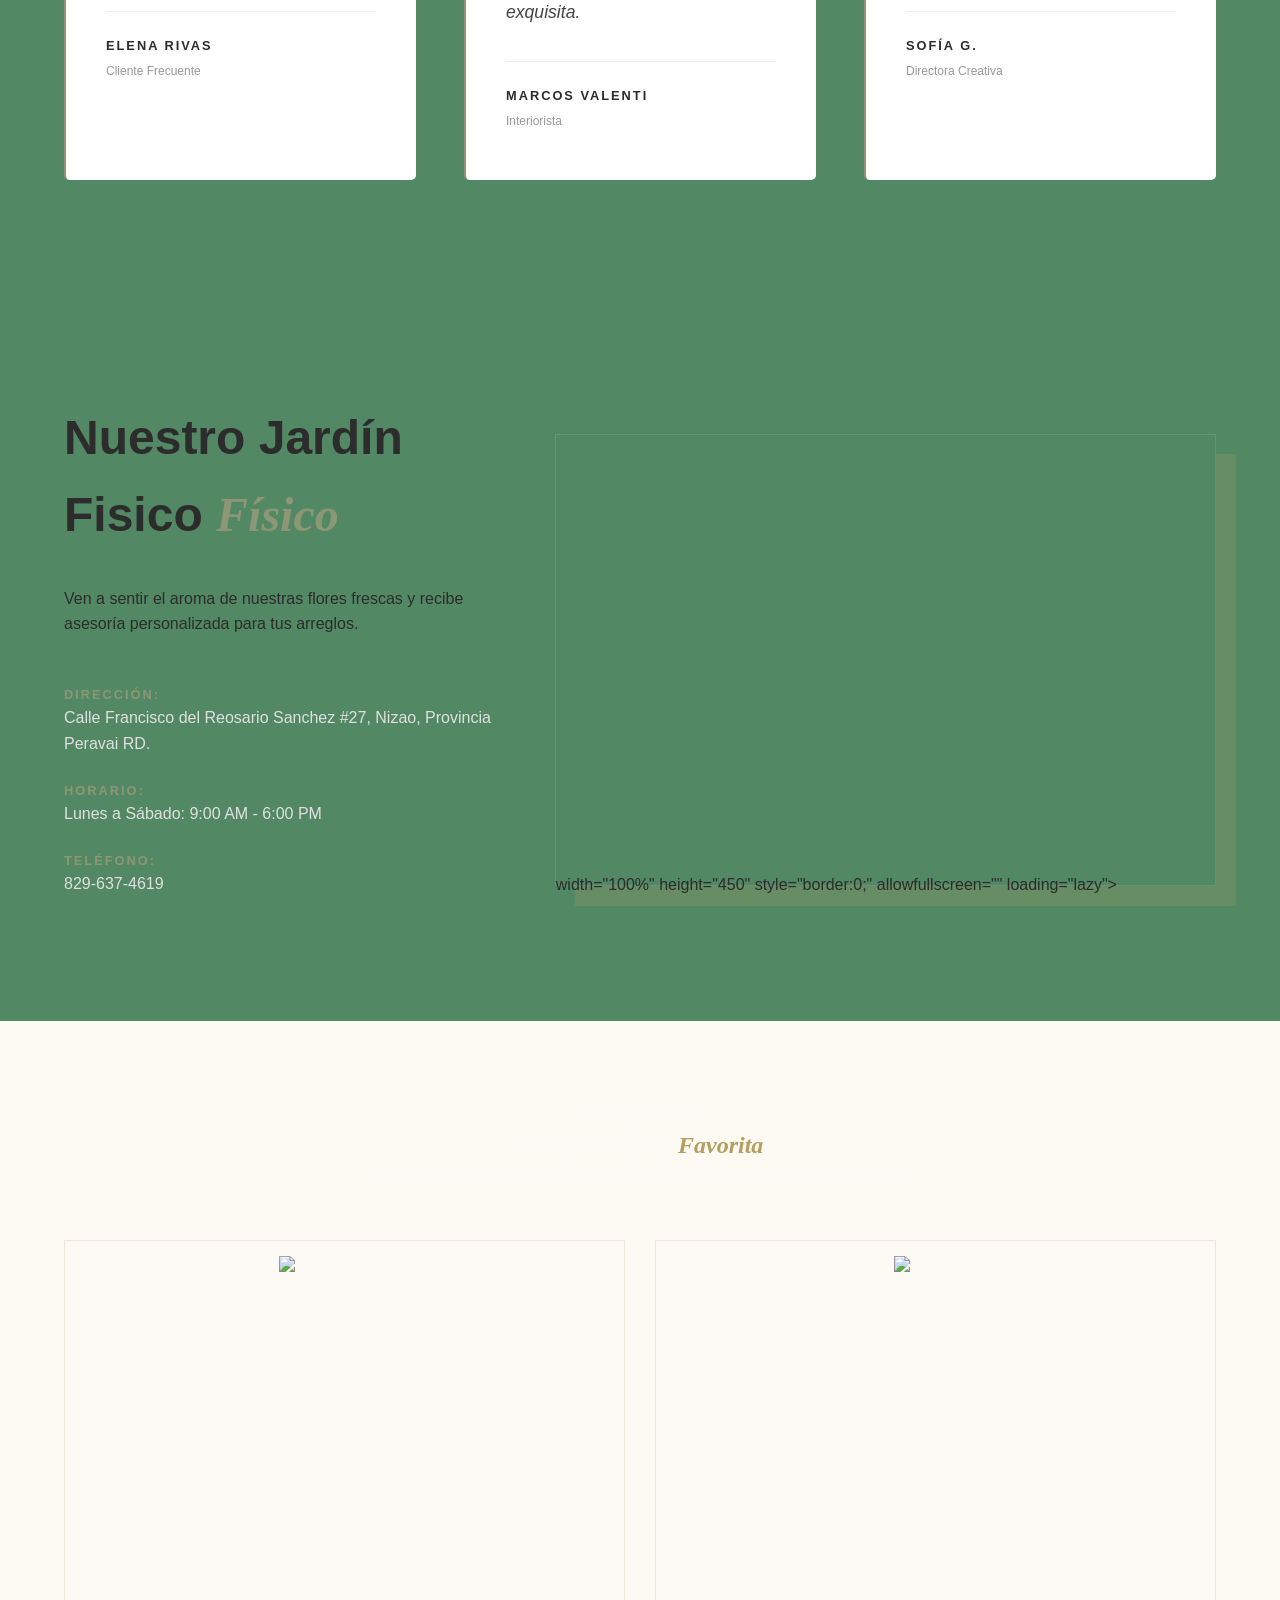
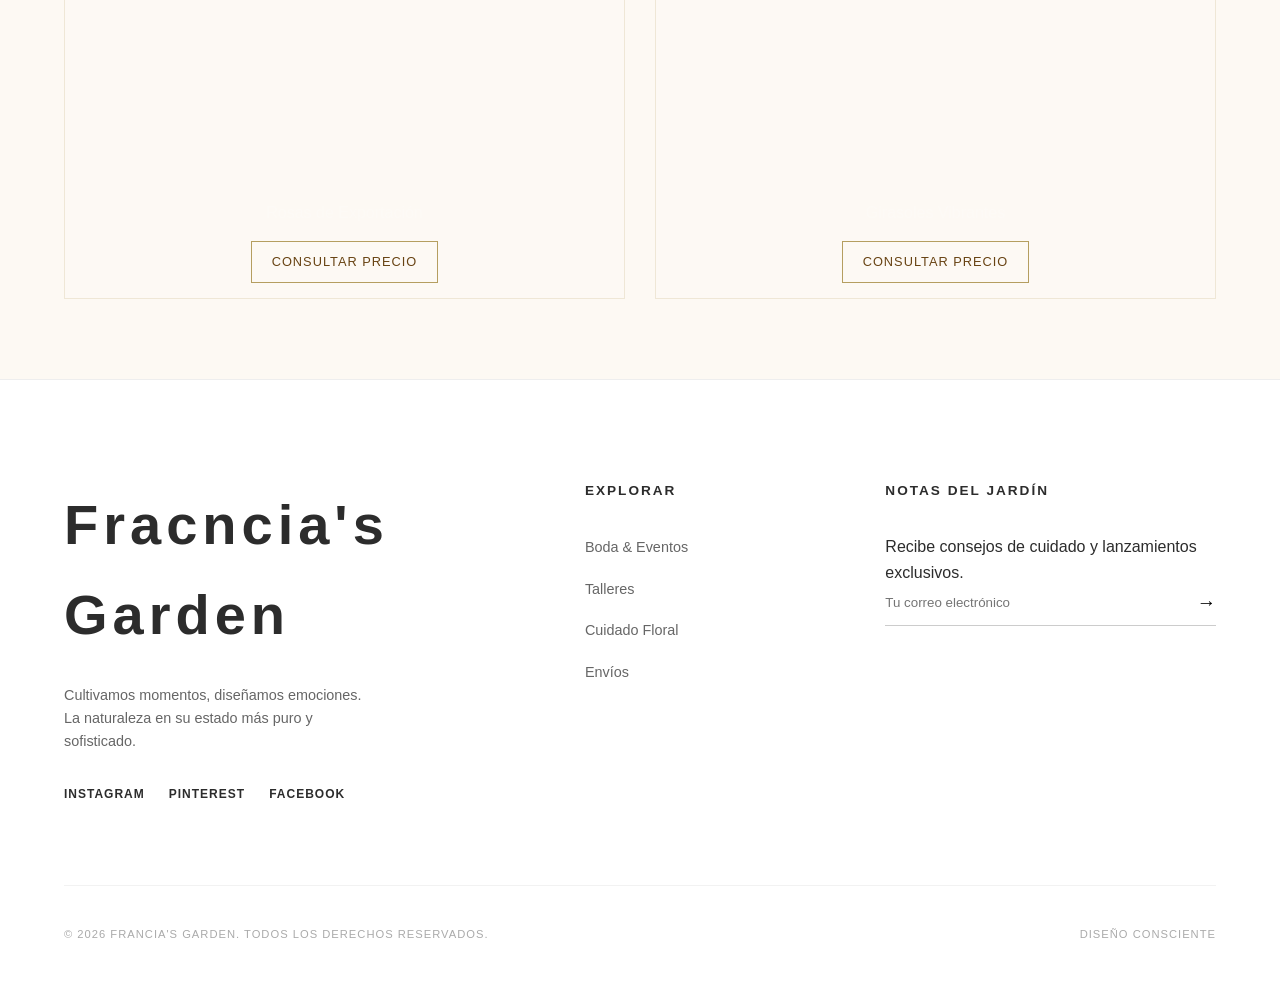
==== commit 0d31ac6b: "cambios" ====
--- a/index.html
+++ b/index.html
@@ -108,70 +108,6 @@
     </div>
 </section>
 
-
-<section class="catalog reveal">
-    <div class="catalog-header">
-        <span class="subtitle" style="color: var(--accent);">Nuestras Creaciones</span>
-        <h2>Catálogo <em>Exclusivo</em></h2>
-        <p>Cada arreglo es una pieza única diseñada con flores frescas de la temporada.</p>
-    </div>
-
-    <div class="catalog-grid">
-        <div class="catalog-item tall">
-            <div class="product-img">
-                <img src="https://images.unsplash.com/photo-1526047932273-341f2a7631f9?auto=format&fit=crop&w=600&q=80" alt="Arreglo 1">
-                <div class="product-overlay">
-                    <a href="#" class="view-btn">Ver Detalles</a>
-                </div>
-            </div>
-            <div class="product-info">
-                <h3>Ramo Silvestre</h3>
-                <span class="price">$45.00</span>
-            </div>
-        </div>
-
-        <div class="catalog-item">
-            <div class="product-img">
-                <img src="https://images.unsplash.com/photo-1561181286-d3fea73e413f?auto=format&fit=crop&w=600&q=80" alt="Arreglo 2">
-                <div class="product-overlay">
-                    <a href="#" class="view-btn">Ver Detalles</a>
-                </div>
-            </div>
-            <div class="product-info">
-                <h3>Orquídea Blanca</h3>
-                <span class="price">$38.00</span>
-            </div>
-        </div>
-
-        <div class="catalog-item">
-            <div class="product-img">
-                <img src="https://images.unsplash.com/photo-1582794543139-8ac9cb0f7b11?auto=format&fit=crop&w=600&q=80" alt="Arreglo 3">
-                <div class="product-overlay">
-                    <a href="#" class="view-btn">Ver Detalles</a>
-                </div>
-            </div>
-            <div class="product-info">
-                <h3>Eternidad Rosa</h3>
-                <span class="price">$55.00</span>
-            </div>
-        </div>
-
-        <div class="catalog-item tall">
-            <div class="product-img">
-                <img src="https://images.unsplash.com/photo-1490750967868-88aa4486c946?auto=format&fit=crop&w=600&q=80" alt="Arreglo 4">
-                <div class="product-overlay">
-                    <a href="#" class="view-btn">Ver Detalles</a>
-                </div>
-            </div>
-            <div class="product-info">
-                <h3>Tulipanes del Sol</h3>
-                <span class="price">$42.00</span>
-            </div>
-        </div>
-    </div>
-</section>
-
-
 <section class="testimonials">
     <div class="testi-header">
         <!-- <span class="subtitle">Experiencias</span> -->
@@ -239,6 +175,45 @@
     </div>
 </section>
 
+<section class="flower-gallery reveal">
+    <div class="gallery-container">
+        <div class="gallery-header">
+            <span class="subtitle">Catálogo Digital</span>
+            <h2>Selecciona tu <em>Favorita</em></h2>
+            <p>Haz clic en el botón para consultar el precio y disponibilidad por WhatsApp.</p>
+        </div>
+
+        <div class="gallery-grid">
+            <div class="flower-card">
+                <div class="flower-img">
+                    <img src="URL_IMAGEN_1.jpg" alt="Ramo de Rosas">
+                </div>
+                <div class="flower-details">
+                    <h3>Rosas de Exportación</h3>
+                    <a href="https://wa.me/18094232663?text=Hola!%20Me%20gustaría%20saber%20el%20precio%20de:%20*Rosas%20de%20Exportación*" 
+                       target="_blank" class="btn-select">
+                       Consultar Precio
+                    </a>
+                </div>
+            </div>
+
+            <div class="flower-card">
+                <div class="flower-img">
+                    <img src="URL_IMAGEN_2.jpg" alt="Girasoles">
+                </div>
+                <div class="flower-details">
+                    <h3>Girasoles Vibrantes</h3>
+                    <a href="https://wa.me/18094232663?text=Hola!%20Me%20gustaría%20saber%20el%20precio%20de:%20*Girasoles%20Vibrantes*" 
+                       target="_blank" class="btn-select">
+                       Consultar Precio
+                    </a>
+                </div>
+            </div>
+
+            </div>
+    </div>
+</section>
+
 <footer class="footer">
     <div class="footer-top">
         <div class="footer-brand">
@@ -299,5 +274,48 @@
     reveal();
 </script>
 
+
+
+<script>
+    // 1. Animación de Revelado (Reveal)
+    // Hace que las flores aparezcan suavemente al bajar el scroll
+    const observer = new IntersectionObserver((entries) => {
+        entries.forEach(entry => {
+            if (entry.isIntersecting) {
+                entry.target.classList.add('active');
+            }
+        });
+    }, { threshold: 0.1 });
+
+    document.querySelectorAll('.reveal').forEach(el => observer.observe(el));
+
+    // 2. Lógica de WhatsApp para la Galería Minimalista
+    // Detecta qué flor seleccionó el cliente y prepara el mensaje
+document.querySelectorAll('.btn-whatsapp-minimal').forEach(boton => {
+    boton.addEventListener('click', function(e) {
+        e.preventDefault();
+
+        // Limpiamos el número por si acaso (solo números)
+        const telefono = "18296374619".replace(/\D/g, ''); 
+        
+        const tarjeta = this.closest('.flower-card');
+        
+        if (tarjeta) {
+            const nombreFlor = tarjeta.querySelector('h3').innerText;
+            const mensaje = encodeURIComponent(`Hola Francia's Garden! Me gustaría saber el precio de: *${nombreFlor}*. ¿Está disponible?`);
+            
+            // Usamos la API de envío directo
+            const url = `https://api.whatsapp.com/send?phone=${telefono}&text=${mensaje}`;
+            window.open(url, '_blank');
+        } else {
+            console.error("No se encontró la tarjeta .flower-card");
+        }
+    });
+});
+</script>
+
+
+
+
 </body>
 </html>
--- a/style(3).css
+++ b/style(3).css
@@ -469,119 +469,83 @@
     }
 }
 
-.catalog {
-    padding: 100px 5%;
-    max-width: 1800px;
+
+.flower-gallery {
+    background-color: #FDF9F3; /* Tu verde característico */
+    padding: 80px 5%;
+    color: #fdfaf6;
+}
+
+.gallery-header {
+    text-align: center;
+    margin-bottom: 50px;
+}
+
+.gallery-header h2 em {
+    color: #B59E60; /* Tu dorado */
+    font-family: 'Playfair Display', serif;
+}
+
+.gallery-grid {
+    display: grid;
+    /* Ajusta el 200px si quieres las fotos aún más pequeñas o grandes */
+    grid-template-columns: repeat(auto-fit, minmax(200px, 1fr));
+    gap: 30px;
+    max-width: 1200px;
     margin: 0 auto;
-    background-color: #f0eee9;
-}
-
-.catalog-header {
+}
+
+.flower-card {
+    background: rgba(255, 255, 255, 0.05);
+    border: 1px solid rgba(181, 158, 96, 0.2);
+    padding: 15px;
+    transition: transform 0.3s ease;
     text-align: center;
-    margin-bottom: 60px;
-}
-
-.catalog-header h2 {
-    font-size: 3.5rem;
-    font-family: var(--font-main);
-    color: var(--text-color);
-}
-
-.catalog-header h2 em {
-    color: var(--accent); /* Dorado #B59E60 */
-    font-style: italic;
-}
-
-/* Grid Masonry-ish */
-.catalog-grid {
-    display: grid;
-    grid-template-columns: repeat(auto-fill, minmax(280px, 1fr));
-    gap: 30px;
-    grid-auto-rows: 10px; /* Para controlar alturas desiguales */
-}
-
-.catalog-item {
-    grid-row-end: span 40; /* Altura estándar */
-    display: flex;
-    flex-direction: column;
-}
-
-.catalog-item.tall {
-    grid-row-end: span 55; /* Hace que algunas fotos sean más largas */
-}
-
-/* Contenedor de imagen */
-.product-img {
-    position: relative;
+}
+
+.flower-card:hover {
+    transform: translateY(-10px);
+    border-color: #B59E60;
+}
+
+.flower-img {
+    width: 100%;
+    aspect-ratio: 1 / 1; /* Cuadrado perfecto */
     overflow: hidden;
-    flex-grow: 1;
-    border: 1px solid rgba(255, 255, 255, 0.1);
-}
-
-.product-img img {
+    margin-bottom: 15px;
+}
+
+.flower-img img {
     width: 100%;
     height: 100%;
-    object-fit: cover;
-    transition: transform 0.6s ease;
-}
-
-/* Efecto de oscurecimiento al pasar el mouse */
-.product-overlay {
-    position: absolute;
-    top: 0; left: 0; width: 100%; height: 100%;
-    background: rgba(82, 136, 100, 0.7); /* Verde con transparencia */
-    display: flex;
-    align-items: center;
-    justify-content: center;
-    opacity: 0;
-    transition: opacity 0.4s ease;
-}
-
-.catalog-item:hover .product-overlay {
-    opacity: 1;
-}
-
-.catalog-item:hover img {
-    transform: scale(1.1);
-}
-
-.view-btn {
+    object-fit: cover; /* Ajuste perfecto sin deformar */
+}
+
+.flower-details h3 {
+    font-size: 1rem;
+    margin-bottom: 15px;
+    font-weight: 300;
+}
+
+.btn-select {
+    display: inline-block;
     padding: 10px 20px;
-    border: 1px solid white;
-    color: white;
+    background-color: transparent;
+    border: 1px solid #B59E60;
+    color: #684313;
     text-decoration: none;
-    text-transform: uppercase;
-    font-size: 0.7rem;
-    letter-spacing: 2px;
-}
-
-/* Texto debajo de la foto */
-.product-info {
-    padding: 15px 0;
-}
-
-.product-info h3 {
-    font-size: 1.1rem;
-    font-weight: 300;
-    color: var(--text-color);
-    margin-bottom: 5px;
-}
-
-.product-info .price {
-    color: var(--accent);
-    font-weight: bold;
-    font-size: 0.9rem;
-}
-
-/* Responsivo */
-@media (max-width: 768px) {
-    .catalog-grid {
-        grid-auto-rows: auto;
-    }
-    .catalog-item, .catalog-item.tall {
-        grid-row-end: auto;
-    }
-}
+    font-size: 0.8rem;
+    text-transform: uppercase;
+    letter-spacing: 1px;
+    transition: all 0.3s ease;
+}
+
+.btn-select:hover {
+    background-color: #B59E60;
+    color: #528864; /* Invierte colores al pasar el mouse */
+}
+
+
 
 /* Footer Minimalista */
 .footer {
@@ -731,7 +695,91 @@
     opacity: 1;
     transform: translateY(0);
 }
-
 /* Retrasos opcionales para elementos en cascada */
 .delay-1 { transition-delay: 0.2s; }
-.delay-2 { transition-delay: 0.4s; }+.delay-2 { transition-delay: 0.4s; }
+
+
+
+:root {
+    --verde-fondo: #528864;
+    --dorado: #B59E60;
+}
+
+.catalog-section {
+    padding: 80px 5%;
+    background-color: var(--dorado);
+}
+
+.grid-flowers {
+    display: grid;
+    grid-template-columns: repeat(auto-fit, minmax(280px, 1fr));
+    gap: 40px;
+}
+
+/* --- TAMAÑO UNIFORME --- */
+.img-container {
+    position: relative;
+    width: 100%;
+    aspect-ratio: 1 / 1; /* Cuadrado perfecto. Usa 3/4 para vertical */
+    overflow: hidden;
+    border-radius: 4px;
+}
+
+.img-container img {
+    width: 100%;
+    height: 100%;
+    object-fit: cover; /* Recorta la imagen para que llene el espacio sin deformarse */
+    transition: transform 0.6s cubic-bezier(0.4, 0, 0.2, 1);
+}
+
+/* --- EFECTO REVEAL (REVELADO) --- */
+.reveal {
+    opacity: 0;
+    transform: translateY(30px);
+    transition: all 0.8s ease-out;
+}
+
+.reveal.active {
+    opacity: 1;
+    transform: translateY(0);
+}
+
+/* --- ESTILO DE TARJETA --- */
+.card-info h3 {
+    color: #fdfaf6;
+    font-family: 'Playfair Display', serif;
+    margin-top: 15px;
+    font-size: 1.2rem;
+}
+
+.card-info p {
+    color: var(--dorado);
+    font-size: 0.9rem;
+}
+
+.overlay {
+    position: absolute;
+    top: 0; left: 0; width: 100%; height: 100%;
+    background: rgba(0,0,0,0.4);
+    display: flex;
+    align-items: center;
+    justify-content: center;
+    opacity: 0;
+    transition: 0.3s;
+}
+
+.card:hover .overlay { opacity: 1; }
+.card:hover img { transform: scale(1.1); }
+
+.btn-whatsapp {
+    background: white;
+    color: black;
+    border: none;
+    padding: 12px 20px;
+    font-weight: bold;
+    cursor: pointer;
+    text-transform: uppercase;
+    font-size: 0.7rem;
+    letter-spacing: 1px;
+}
